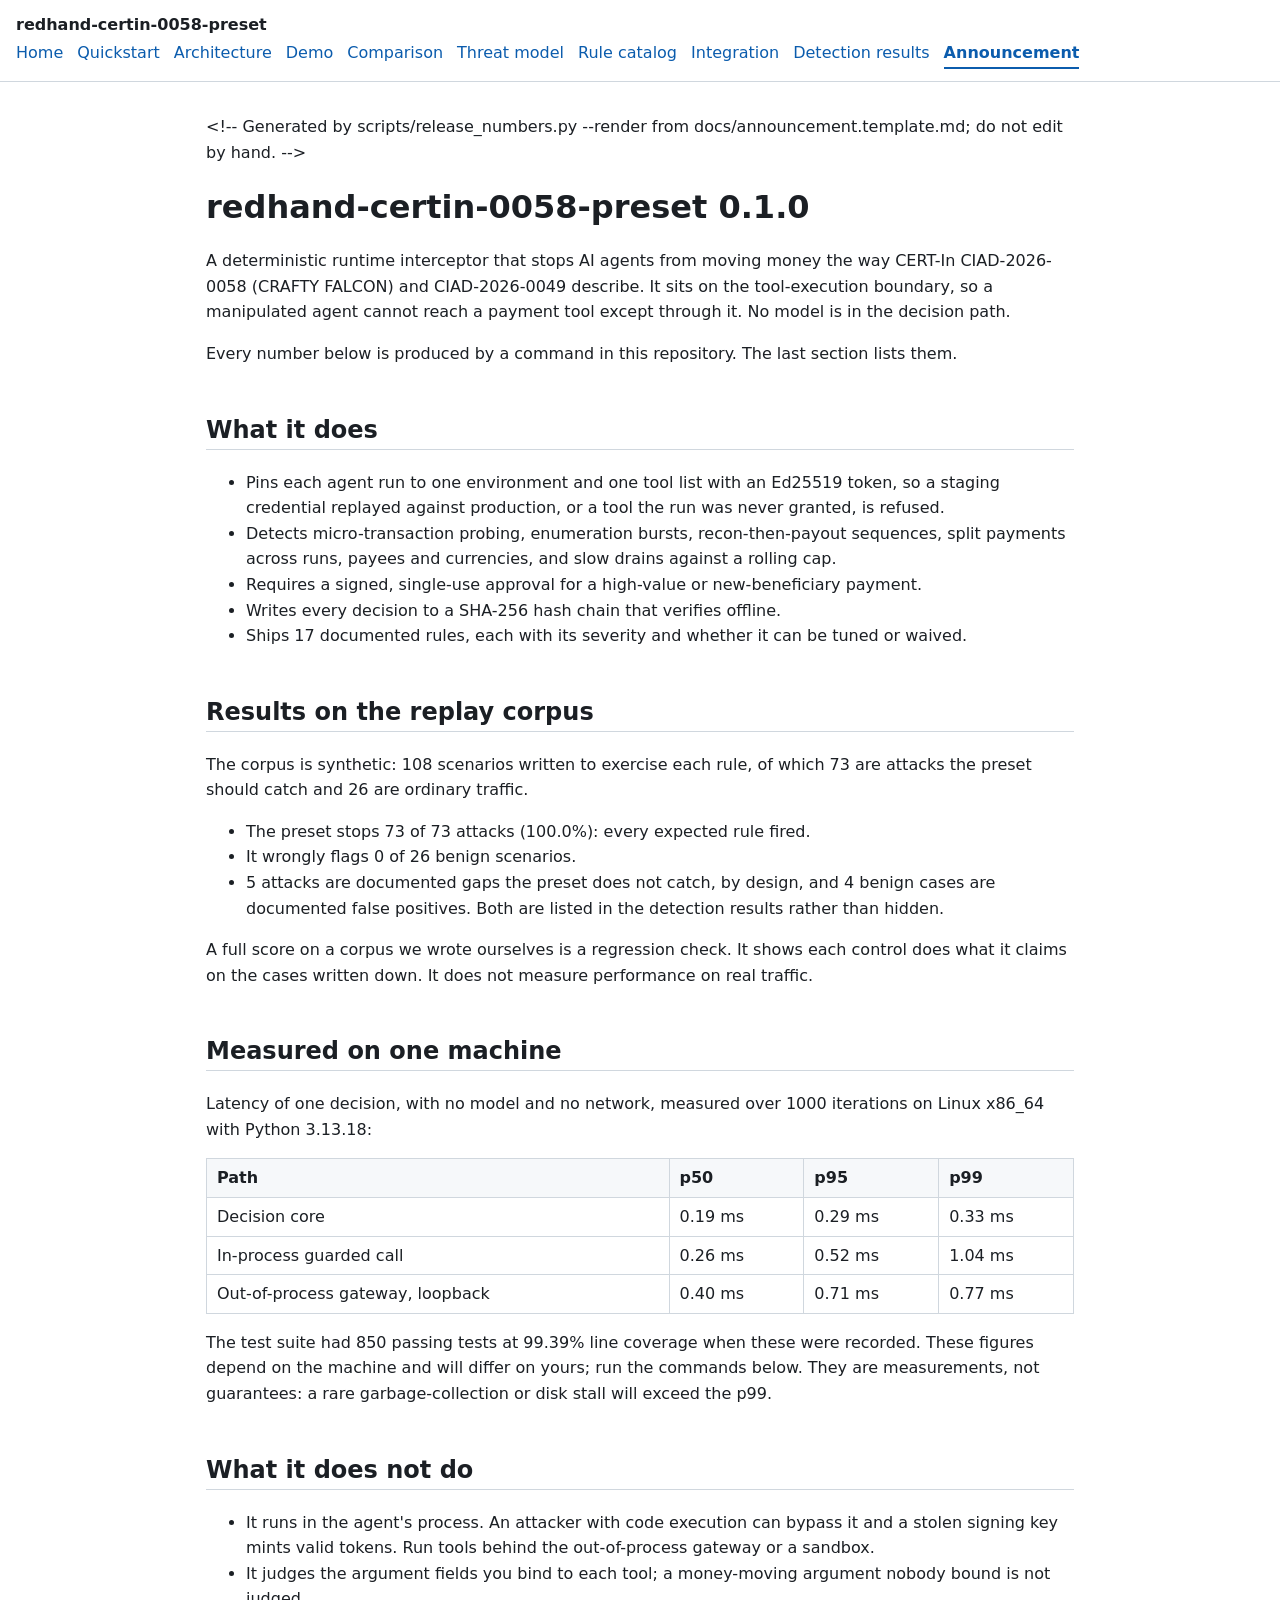
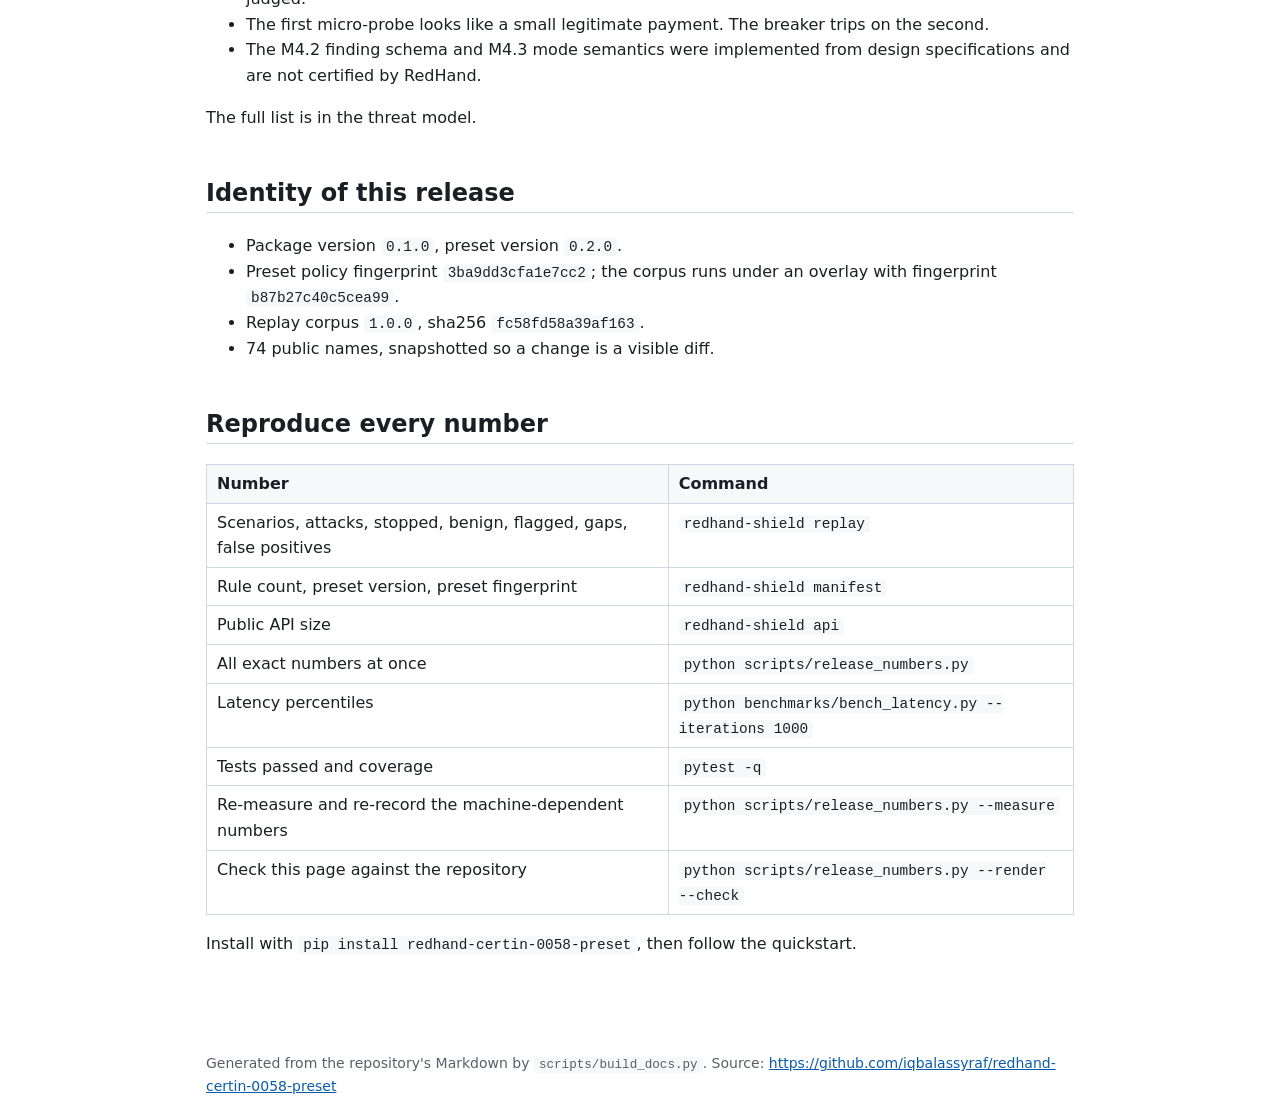
==== docs/site/announcement.html @ a98261c0 "Phase 5 E: reproducible release numbers and generated announcement scripts/release_numbers.py comput" ====
<!doctype html>
<html lang="en">
<head>
<meta charset="utf-8">
<meta name="viewport" content="width=device-width, initial-scale=1">
<title>Announcement · redhand-certin-0058-preset</title>
<link rel="stylesheet" href="style.css">
</head>
<body>
<header class="top"><span class="brand">redhand-certin-0058-preset</span><nav><a href="index.html">Home</a><a href="quickstart.html">Quickstart</a><a href="architecture.html">Architecture</a><a href="demo.html">Demo</a><a href="comparison.html">Comparison</a><a href="threat-model.html">Threat model</a><a href="rules.html">Rule catalog</a><a href="integration.html">Integration</a><a href="detection-results.html">Detection results</a><a href="announcement.html" aria-current="page">Announcement</a></nav></header>
<main>
<p>&lt;!-- Generated by scripts/release_numbers.py --render from docs/announcement.template.md; do not edit by hand. --&gt;</p>
<h1 id="redhand-certin-0058-preset-0-1-0">redhand-certin-0058-preset 0.1.0</h1>
<p>A deterministic runtime interceptor that stops AI agents from moving money the way CERT-In CIAD-2026-0058 (CRAFTY FALCON) and CIAD-2026-0049 describe. It sits on the tool-execution boundary, so a manipulated agent cannot reach a payment tool except through it. No model is in the decision path.</p>
<p>Every number below is produced by a command in this repository. The last section lists them.</p>
<h2 id="what-it-does">What it does</h2>
<ul><li>Pins each agent run to one environment and one tool list with an Ed25519 token, so a staging credential replayed against production, or a tool the run was never granted, is refused.</li><li>Detects micro-transaction probing, enumeration bursts, recon-then-payout sequences, split payments across runs, payees and currencies, and slow drains against a rolling cap.</li><li>Requires a signed, single-use approval for a high-value or new-beneficiary payment.</li><li>Writes every decision to a SHA-256 hash chain that verifies offline.</li><li>Ships 17 documented rules, each with its severity and whether it can be tuned or waived.</li></ul>
<h2 id="results-on-the-replay-corpus">Results on the replay corpus</h2>
<p>The corpus is synthetic: 108 scenarios written to exercise each rule, of which 73 are attacks the preset should catch and 26 are ordinary traffic.</p>
<ul><li>The preset stops 73 of 73 attacks (100.0%): every expected rule fired.</li><li>It wrongly flags 0 of 26 benign scenarios.</li><li>5 attacks are documented gaps the preset does not catch, by design, and 4 benign cases are documented false positives. Both are listed in the detection results rather than hidden.</li></ul>
<p>A full score on a corpus we wrote ourselves is a regression check. It shows each control does what it claims on the cases written down. It does not measure performance on real traffic.</p>
<h2 id="measured-on-one-machine">Measured on one machine</h2>
<p>Latency of one decision, with no model and no network, measured over 1000 iterations on Linux x86_64 with Python 3.13.18:</p>
<div class="tablewrap"><table><thead><tr><th>Path</th><th>p50</th><th>p95</th><th>p99</th></tr></thead><tbody><tr><td>Decision core</td><td>0.19 ms</td><td>0.29 ms</td><td>0.33 ms</td></tr><tr><td>In-process guarded call</td><td>0.26 ms</td><td>0.52 ms</td><td>1.04 ms</td></tr><tr><td>Out-of-process gateway, loopback</td><td>0.40 ms</td><td>0.71 ms</td><td>0.77 ms</td></tr></tbody></table></div>
<p>The test suite had 850 passing tests at 99.39% line coverage when these were recorded. These figures depend on the machine and will differ on yours; run the commands below. They are measurements, not guarantees: a rare garbage-collection or disk stall will exceed the p99.</p>
<h2 id="what-it-does-not-do">What it does not do</h2>
<ul><li>It runs in the agent's process. An attacker with code execution can bypass it and a stolen signing key mints valid tokens. Run tools behind the out-of-process gateway or a sandbox.</li><li>It judges the argument fields you bind to each tool; a money-moving argument nobody bound is not judged.</li><li>The first micro-probe looks like a small legitimate payment. The breaker trips on the second.</li><li>The M4.2 finding schema and M4.3 mode semantics were implemented from design specifications and are not certified by RedHand.</li></ul>
<p>The full list is in the threat model.</p>
<h2 id="identity-of-this-release">Identity of this release</h2>
<ul><li>Package version <code>0.1.0</code>, preset version <code>0.2.0</code>.</li><li>Preset policy fingerprint <code>3ba9dd3cfa1e7cc2</code>; the corpus runs under an overlay with fingerprint <code>b87b27c40c5cea99</code>.</li><li>Replay corpus <code>1.0.0</code>, sha256 <code>fc58fd58a39af163</code>.</li><li>74 public names, snapshotted so a change is a visible diff.</li></ul>
<h2 id="reproduce-every-number">Reproduce every number</h2>
<div class="tablewrap"><table><thead><tr><th>Number</th><th>Command</th></tr></thead><tbody><tr><td>Scenarios, attacks, stopped, benign, flagged, gaps, false positives</td><td><code>redhand-shield replay</code></td></tr><tr><td>Rule count, preset version, preset fingerprint</td><td><code>redhand-shield manifest</code></td></tr><tr><td>Public API size</td><td><code>redhand-shield api</code></td></tr><tr><td>All exact numbers at once</td><td><code>python scripts/release_numbers.py</code></td></tr><tr><td>Latency percentiles</td><td><code>python benchmarks/bench_latency.py --iterations 1000</code></td></tr><tr><td>Tests passed and coverage</td><td><code>pytest -q</code></td></tr><tr><td>Re-measure and re-record the machine-dependent numbers</td><td><code>python scripts/release_numbers.py --measure</code></td></tr><tr><td>Check this page against the repository</td><td><code>python scripts/release_numbers.py --render --check</code></td></tr></tbody></table></div>
<p>Install with <code>pip install redhand-certin-0058-preset</code>, then follow the quickstart.</p>
</main>
<footer>Generated from the repository's Markdown by <code>scripts/build_docs.py</code>. Source: <a href="https://github.com/iqbalassyraf/redhand-certin-0058-preset">https://github.com/iqbalassyraf/redhand-certin-0058-preset</a></footer>
</body>
</html>
---- docs/site/style.css ----
:root{--bg:#fff;--fg:#1b1f24;--muted:#57606a;--line:#d0d7de;--code:#f6f8fa;--link:#0b5cad;--accent:#0b5cad;--ok:#1a7f37;--bad:#cf222e}
@media (prefers-color-scheme:dark){:root{--bg:#0d1117;--fg:#e6edf3;--muted:#9198a1;--line:#30363d;--code:#161b22;--link:#58a6ff;--accent:#58a6ff;--ok:#3fb950;--bad:#f85149}}
*{box-sizing:border-box}
body{margin:0;background:var(--bg);color:var(--fg);font:16px/1.6 system-ui,-apple-system,"Segoe UI",sans-serif}
a{color:var(--link)}
header.top{border-bottom:1px solid var(--line);padding:12px 16px}
header.top .brand{font-weight:700;margin-right:16px}
nav a{margin-right:14px;text-decoration:none;white-space:nowrap;display:inline-block;padding:2px 0}
nav a[aria-current=page]{border-bottom:2px solid var(--accent);font-weight:600}
main{max-width:900px;margin:0 auto;padding:16px 16px 64px}
h1,h2,h3{line-height:1.25}
h2{margin-top:2em;border-bottom:1px solid var(--line);padding-bottom:4px}
code{background:var(--code);padding:1px 5px;border-radius:4px;font:0.9em ui-monospace,SFMono-Regular,Menlo,monospace;overflow-wrap:anywhere}
pre{background:var(--code);border:1px solid var(--line);border-radius:6px;padding:12px;overflow-x:auto}
pre code{background:none;padding:0;overflow-wrap:normal}
.tablewrap{overflow-x:auto;margin:1em 0}
table{border-collapse:collapse;min-width:100%}
th,td{border:1px solid var(--line);padding:6px 10px;text-align:left;vertical-align:top}
th{background:var(--code)}
blockquote{margin:1em 0;padding:0 1em;border-left:4px solid var(--line);color:var(--muted)}
.player{margin:1.5em 0;border:1px solid var(--line);border-radius:8px;overflow:hidden}
.player .term{background:#0d1117;color:#e6edf3;font:13px/1.2 ui-monospace,SFMono-Regular,Menlo,monospace;white-space:pre;height:30em;max-height:70vh;overflow:auto;padding:12px;margin:0}
.player .controls{display:flex;flex-wrap:wrap;gap:10px;align-items:center;padding:8px 12px;background:var(--code)}
.player .controls input[type=range]{flex:1;min-width:120px}
.player button,.player select{font:inherit;padding:2px 10px}
.player [data-clock]{color:var(--muted);font-variant-numeric:tabular-nums}
.figure{margin:1.5em 0;overflow-x:auto}
.figure svg{width:100%;height:auto;min-width:560px}
.figure .box{fill:var(--code);stroke:var(--line);stroke-width:1.5}
.figure .core{fill:none;stroke:var(--accent);stroke-width:2;stroke-dasharray:6 4}
.figure .ok{fill:var(--code);stroke:var(--ok);stroke-width:2}
.figure .bad{fill:var(--code);stroke:var(--bad);stroke-width:2}
.figure .ln{stroke:var(--muted);stroke-width:2;fill:none}
.figure .ah{fill:var(--muted)}
.figure .t{fill:var(--fg);font:600 14px system-ui,sans-serif}
.figure .s{fill:var(--muted);font:12px system-ui,sans-serif}
footer{max-width:900px;margin:0 auto;padding:16px;color:var(--muted);font-size:14px}
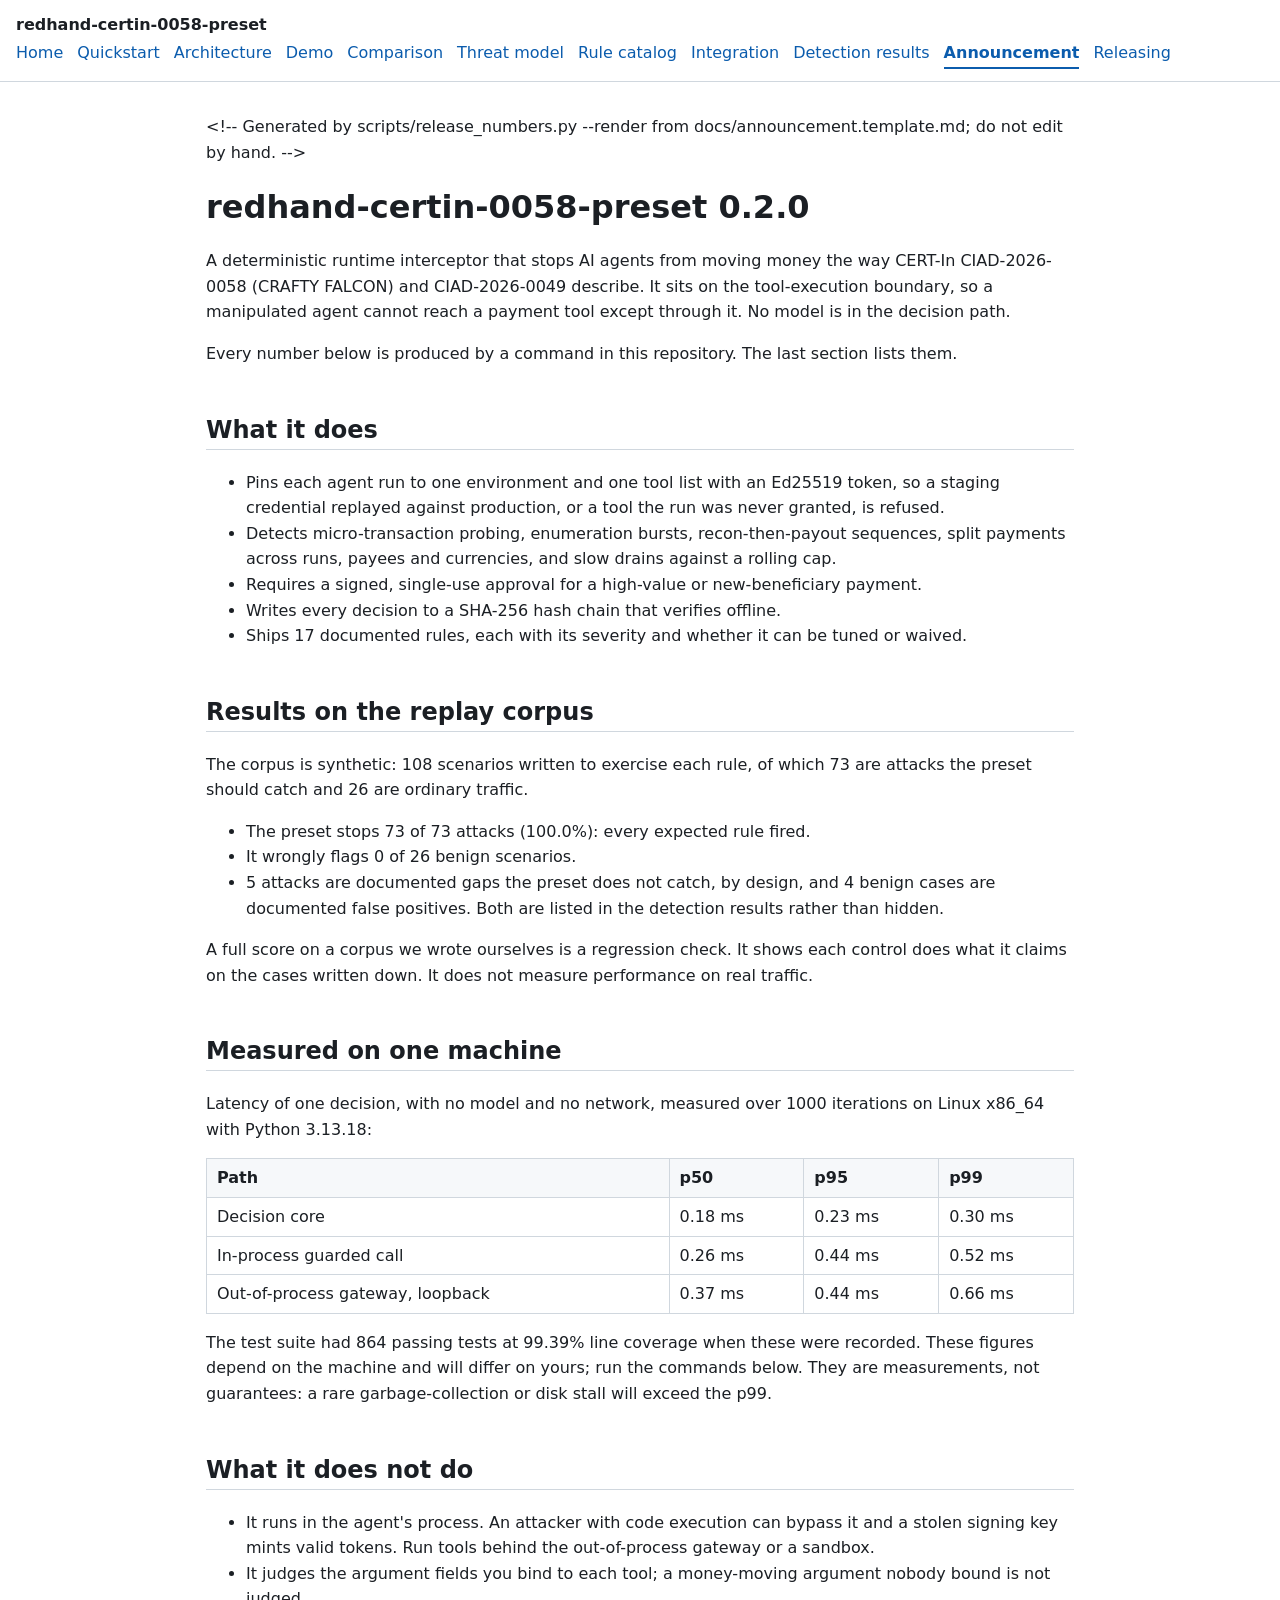
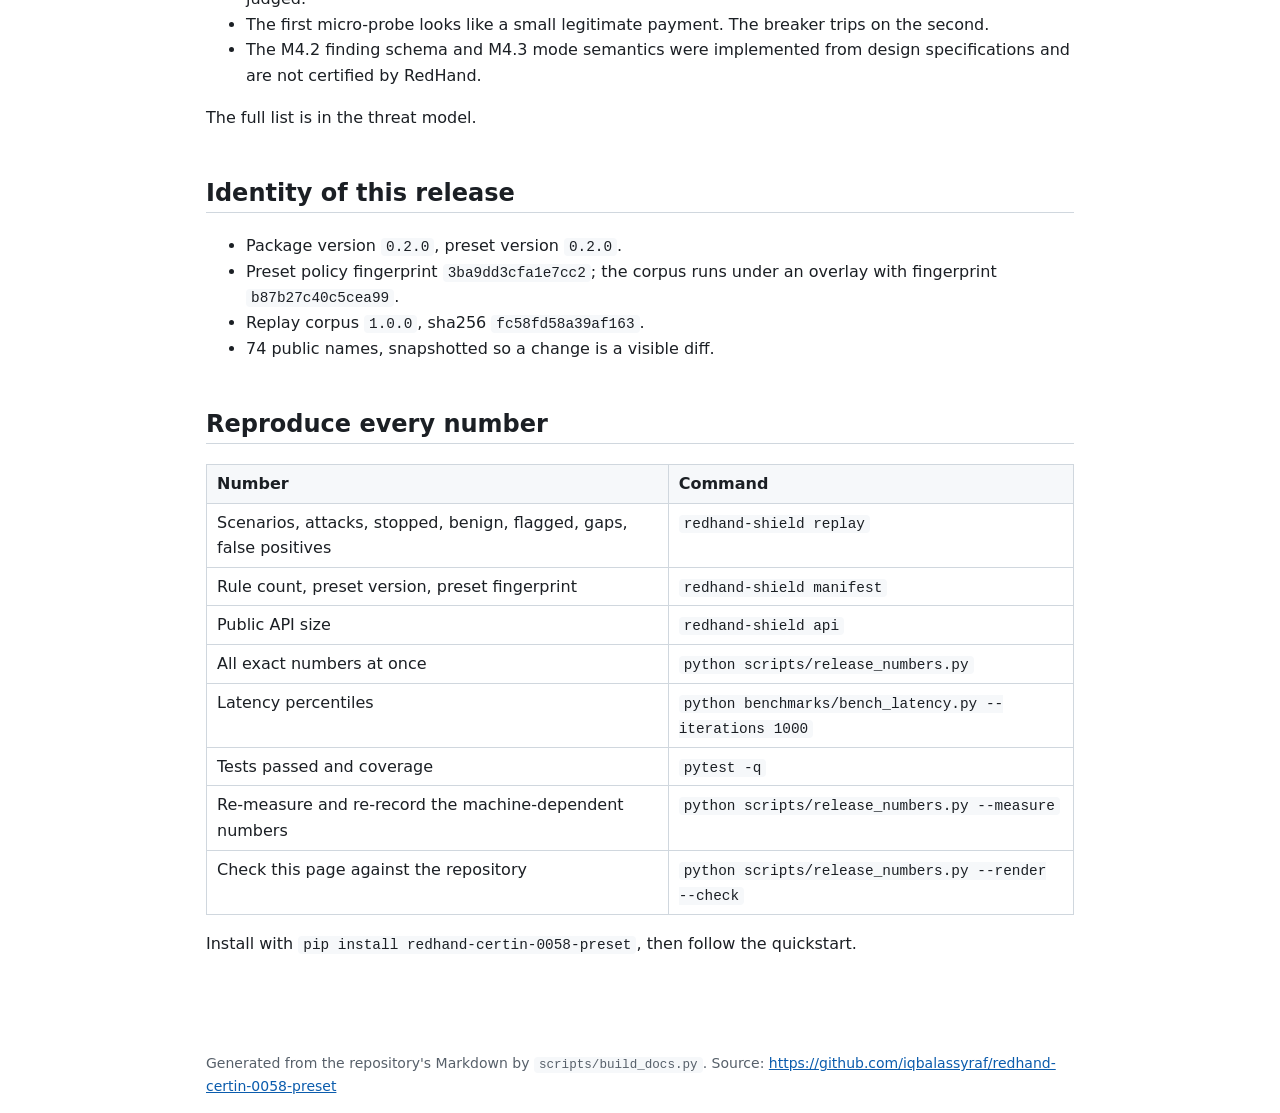
==== commit abd31d32: "Phase 5 F: prepare v0.2.0 (no tag) Version 0.2.0 across pyproject, __version__, gateway, uv.lock, SE" ====
--- a/docs/site/announcement.html
+++ b/docs/site/announcement.html
@@ -7,10 +7,10 @@
 <link rel="stylesheet" href="style.css">
 </head>
 <body>
-<header class="top"><span class="brand">redhand-certin-0058-preset</span><nav><a href="index.html">Home</a><a href="quickstart.html">Quickstart</a><a href="architecture.html">Architecture</a><a href="demo.html">Demo</a><a href="comparison.html">Comparison</a><a href="threat-model.html">Threat model</a><a href="rules.html">Rule catalog</a><a href="integration.html">Integration</a><a href="detection-results.html">Detection results</a><a href="announcement.html" aria-current="page">Announcement</a></nav></header>
+<header class="top"><span class="brand">redhand-certin-0058-preset</span><nav><a href="index.html">Home</a><a href="quickstart.html">Quickstart</a><a href="architecture.html">Architecture</a><a href="demo.html">Demo</a><a href="comparison.html">Comparison</a><a href="threat-model.html">Threat model</a><a href="rules.html">Rule catalog</a><a href="integration.html">Integration</a><a href="detection-results.html">Detection results</a><a href="announcement.html" aria-current="page">Announcement</a><a href="releasing.html">Releasing</a></nav></header>
 <main>
 <p>&lt;!-- Generated by scripts/release_numbers.py --render from docs/announcement.template.md; do not edit by hand. --&gt;</p>
-<h1 id="redhand-certin-0058-preset-0-1-0">redhand-certin-0058-preset 0.1.0</h1>
+<h1 id="redhand-certin-0058-preset-0-2-0">redhand-certin-0058-preset 0.2.0</h1>
 <p>A deterministic runtime interceptor that stops AI agents from moving money the way CERT-In CIAD-2026-0058 (CRAFTY FALCON) and CIAD-2026-0049 describe. It sits on the tool-execution boundary, so a manipulated agent cannot reach a payment tool except through it. No model is in the decision path.</p>
 <p>Every number below is produced by a command in this repository. The last section lists them.</p>
 <h2 id="what-it-does">What it does</h2>
@@ -21,13 +21,13 @@
 <p>A full score on a corpus we wrote ourselves is a regression check. It shows each control does what it claims on the cases written down. It does not measure performance on real traffic.</p>
 <h2 id="measured-on-one-machine">Measured on one machine</h2>
 <p>Latency of one decision, with no model and no network, measured over 1000 iterations on Linux x86_64 with Python 3.13.18:</p>
-<div class="tablewrap"><table><thead><tr><th>Path</th><th>p50</th><th>p95</th><th>p99</th></tr></thead><tbody><tr><td>Decision core</td><td>0.19 ms</td><td>0.29 ms</td><td>0.33 ms</td></tr><tr><td>In-process guarded call</td><td>0.26 ms</td><td>0.52 ms</td><td>1.04 ms</td></tr><tr><td>Out-of-process gateway, loopback</td><td>0.40 ms</td><td>0.71 ms</td><td>0.77 ms</td></tr></tbody></table></div>
-<p>The test suite had 850 passing tests at 99.39% line coverage when these were recorded. These figures depend on the machine and will differ on yours; run the commands below. They are measurements, not guarantees: a rare garbage-collection or disk stall will exceed the p99.</p>
+<div class="tablewrap"><table><thead><tr><th>Path</th><th>p50</th><th>p95</th><th>p99</th></tr></thead><tbody><tr><td>Decision core</td><td>0.18 ms</td><td>0.23 ms</td><td>0.30 ms</td></tr><tr><td>In-process guarded call</td><td>0.26 ms</td><td>0.44 ms</td><td>0.52 ms</td></tr><tr><td>Out-of-process gateway, loopback</td><td>0.37 ms</td><td>0.44 ms</td><td>0.66 ms</td></tr></tbody></table></div>
+<p>The test suite had 864 passing tests at 99.39% line coverage when these were recorded. These figures depend on the machine and will differ on yours; run the commands below. They are measurements, not guarantees: a rare garbage-collection or disk stall will exceed the p99.</p>
 <h2 id="what-it-does-not-do">What it does not do</h2>
 <ul><li>It runs in the agent's process. An attacker with code execution can bypass it and a stolen signing key mints valid tokens. Run tools behind the out-of-process gateway or a sandbox.</li><li>It judges the argument fields you bind to each tool; a money-moving argument nobody bound is not judged.</li><li>The first micro-probe looks like a small legitimate payment. The breaker trips on the second.</li><li>The M4.2 finding schema and M4.3 mode semantics were implemented from design specifications and are not certified by RedHand.</li></ul>
 <p>The full list is in the threat model.</p>
 <h2 id="identity-of-this-release">Identity of this release</h2>
-<ul><li>Package version <code>0.1.0</code>, preset version <code>0.2.0</code>.</li><li>Preset policy fingerprint <code>3ba9dd3cfa1e7cc2</code>; the corpus runs under an overlay with fingerprint <code>b87b27c40c5cea99</code>.</li><li>Replay corpus <code>1.0.0</code>, sha256 <code>fc58fd58a39af163</code>.</li><li>74 public names, snapshotted so a change is a visible diff.</li></ul>
+<ul><li>Package version <code>0.2.0</code>, preset version <code>0.2.0</code>.</li><li>Preset policy fingerprint <code>3ba9dd3cfa1e7cc2</code>; the corpus runs under an overlay with fingerprint <code>b87b27c40c5cea99</code>.</li><li>Replay corpus <code>1.0.0</code>, sha256 <code>fc58fd58a39af163</code>.</li><li>74 public names, snapshotted so a change is a visible diff.</li></ul>
 <h2 id="reproduce-every-number">Reproduce every number</h2>
 <div class="tablewrap"><table><thead><tr><th>Number</th><th>Command</th></tr></thead><tbody><tr><td>Scenarios, attacks, stopped, benign, flagged, gaps, false positives</td><td><code>redhand-shield replay</code></td></tr><tr><td>Rule count, preset version, preset fingerprint</td><td><code>redhand-shield manifest</code></td></tr><tr><td>Public API size</td><td><code>redhand-shield api</code></td></tr><tr><td>All exact numbers at once</td><td><code>python scripts/release_numbers.py</code></td></tr><tr><td>Latency percentiles</td><td><code>python benchmarks/bench_latency.py --iterations 1000</code></td></tr><tr><td>Tests passed and coverage</td><td><code>pytest -q</code></td></tr><tr><td>Re-measure and re-record the machine-dependent numbers</td><td><code>python scripts/release_numbers.py --measure</code></td></tr><tr><td>Check this page against the repository</td><td><code>python scripts/release_numbers.py --render --check</code></td></tr></tbody></table></div>
 <p>Install with <code>pip install redhand-certin-0058-preset</code>, then follow the quickstart.</p>
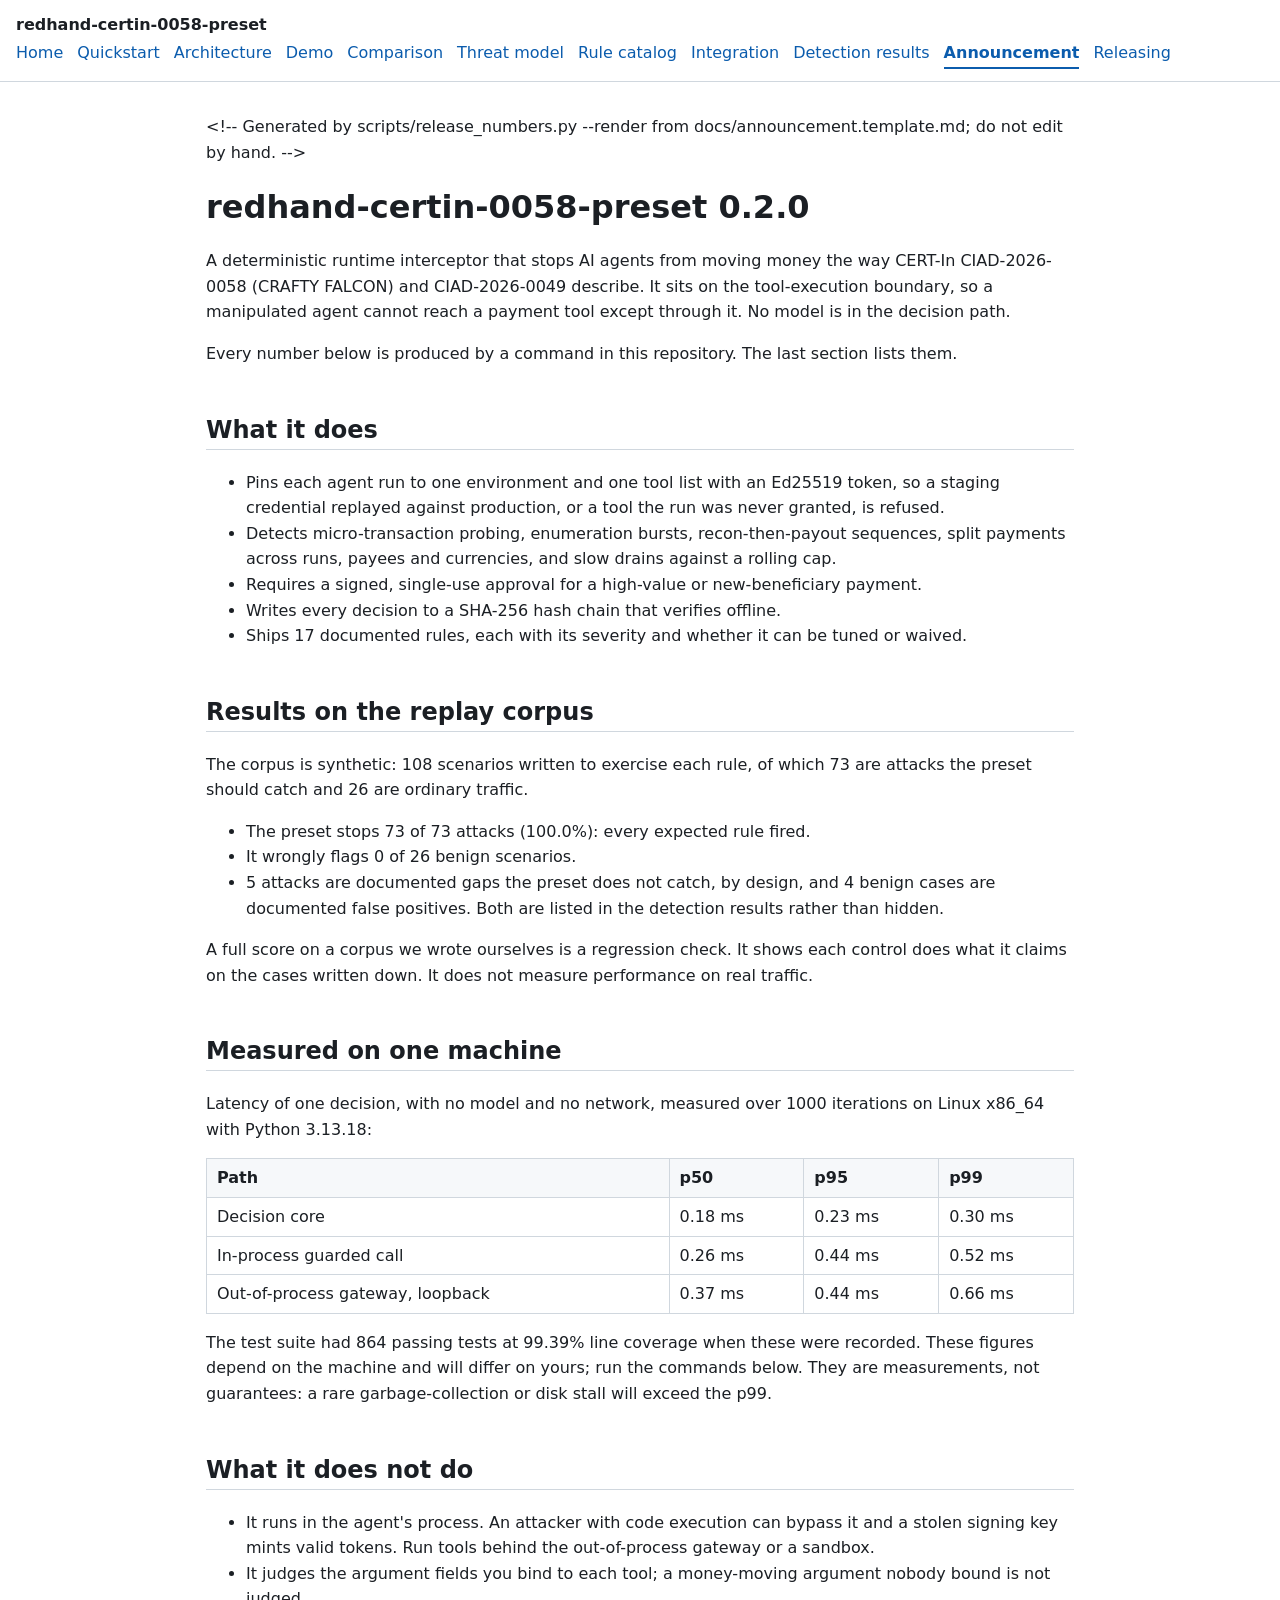
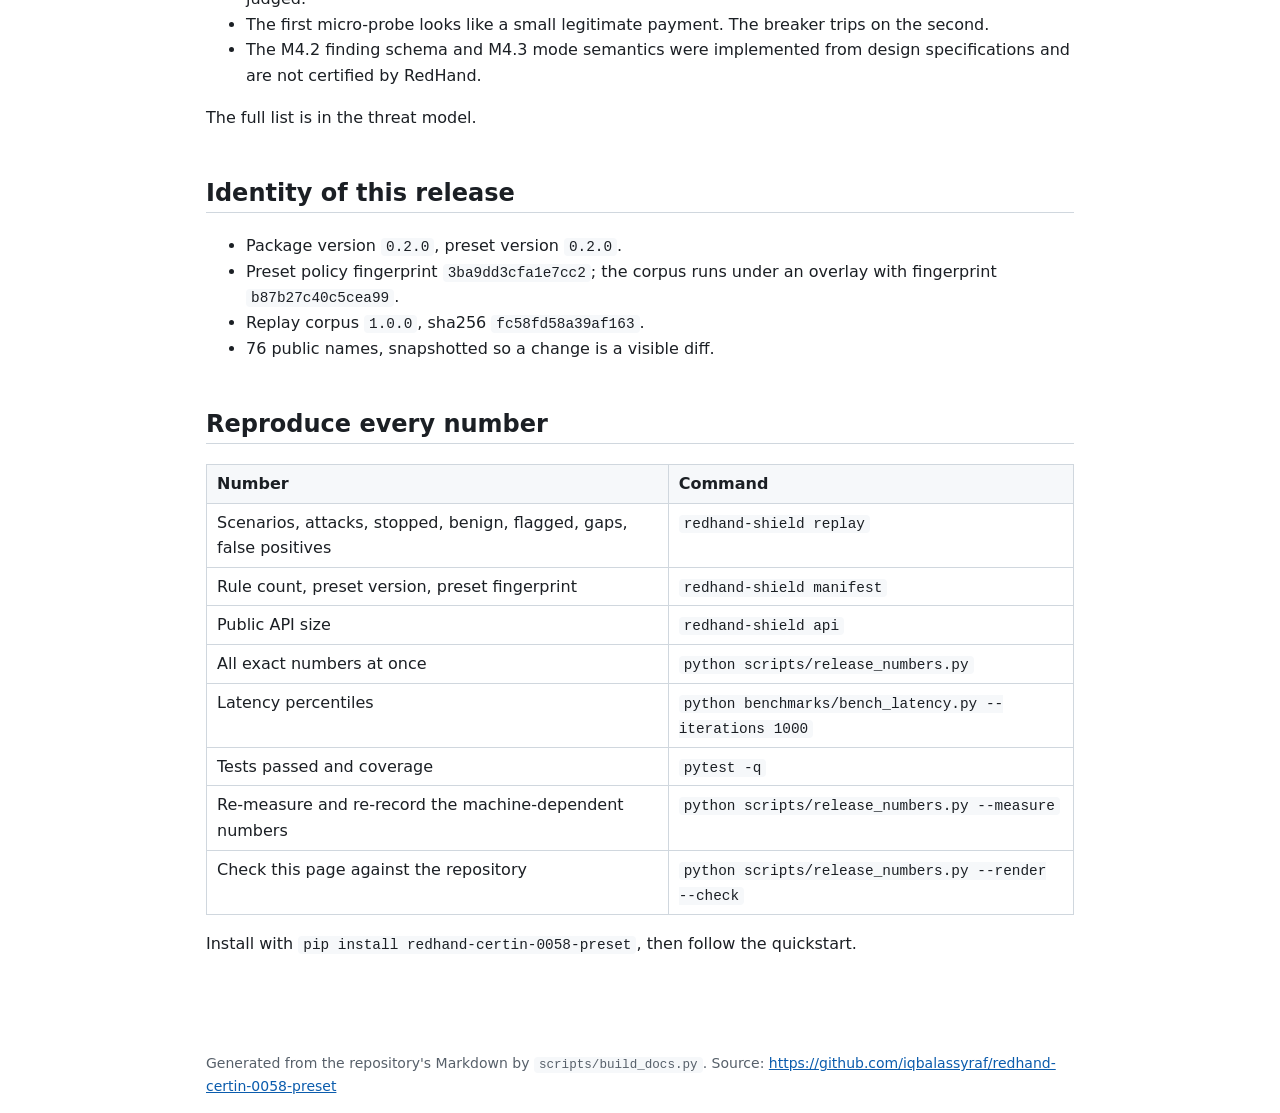
==== commit 48ccfacc: "Phase 6 S0: host-embedding API for the RedHand gateway Shield.evaluate_verified(ctx, claims) judges " ====
--- a/docs/site/announcement.html
+++ b/docs/site/announcement.html
@@ -27,7 +27,7 @@
 <ul><li>It runs in the agent's process. An attacker with code execution can bypass it and a stolen signing key mints valid tokens. Run tools behind the out-of-process gateway or a sandbox.</li><li>It judges the argument fields you bind to each tool; a money-moving argument nobody bound is not judged.</li><li>The first micro-probe looks like a small legitimate payment. The breaker trips on the second.</li><li>The M4.2 finding schema and M4.3 mode semantics were implemented from design specifications and are not certified by RedHand.</li></ul>
 <p>The full list is in the threat model.</p>
 <h2 id="identity-of-this-release">Identity of this release</h2>
-<ul><li>Package version <code>0.2.0</code>, preset version <code>0.2.0</code>.</li><li>Preset policy fingerprint <code>3ba9dd3cfa1e7cc2</code>; the corpus runs under an overlay with fingerprint <code>b87b27c40c5cea99</code>.</li><li>Replay corpus <code>1.0.0</code>, sha256 <code>fc58fd58a39af163</code>.</li><li>74 public names, snapshotted so a change is a visible diff.</li></ul>
+<ul><li>Package version <code>0.2.0</code>, preset version <code>0.2.0</code>.</li><li>Preset policy fingerprint <code>3ba9dd3cfa1e7cc2</code>; the corpus runs under an overlay with fingerprint <code>b87b27c40c5cea99</code>.</li><li>Replay corpus <code>1.0.0</code>, sha256 <code>fc58fd58a39af163</code>.</li><li>76 public names, snapshotted so a change is a visible diff.</li></ul>
 <h2 id="reproduce-every-number">Reproduce every number</h2>
 <div class="tablewrap"><table><thead><tr><th>Number</th><th>Command</th></tr></thead><tbody><tr><td>Scenarios, attacks, stopped, benign, flagged, gaps, false positives</td><td><code>redhand-shield replay</code></td></tr><tr><td>Rule count, preset version, preset fingerprint</td><td><code>redhand-shield manifest</code></td></tr><tr><td>Public API size</td><td><code>redhand-shield api</code></td></tr><tr><td>All exact numbers at once</td><td><code>python scripts/release_numbers.py</code></td></tr><tr><td>Latency percentiles</td><td><code>python benchmarks/bench_latency.py --iterations 1000</code></td></tr><tr><td>Tests passed and coverage</td><td><code>pytest -q</code></td></tr><tr><td>Re-measure and re-record the machine-dependent numbers</td><td><code>python scripts/release_numbers.py --measure</code></td></tr><tr><td>Check this page against the repository</td><td><code>python scripts/release_numbers.py --render --check</code></td></tr></tbody></table></div>
 <p>Install with <code>pip install redhand-certin-0058-preset</code>, then follow the quickstart.</p>
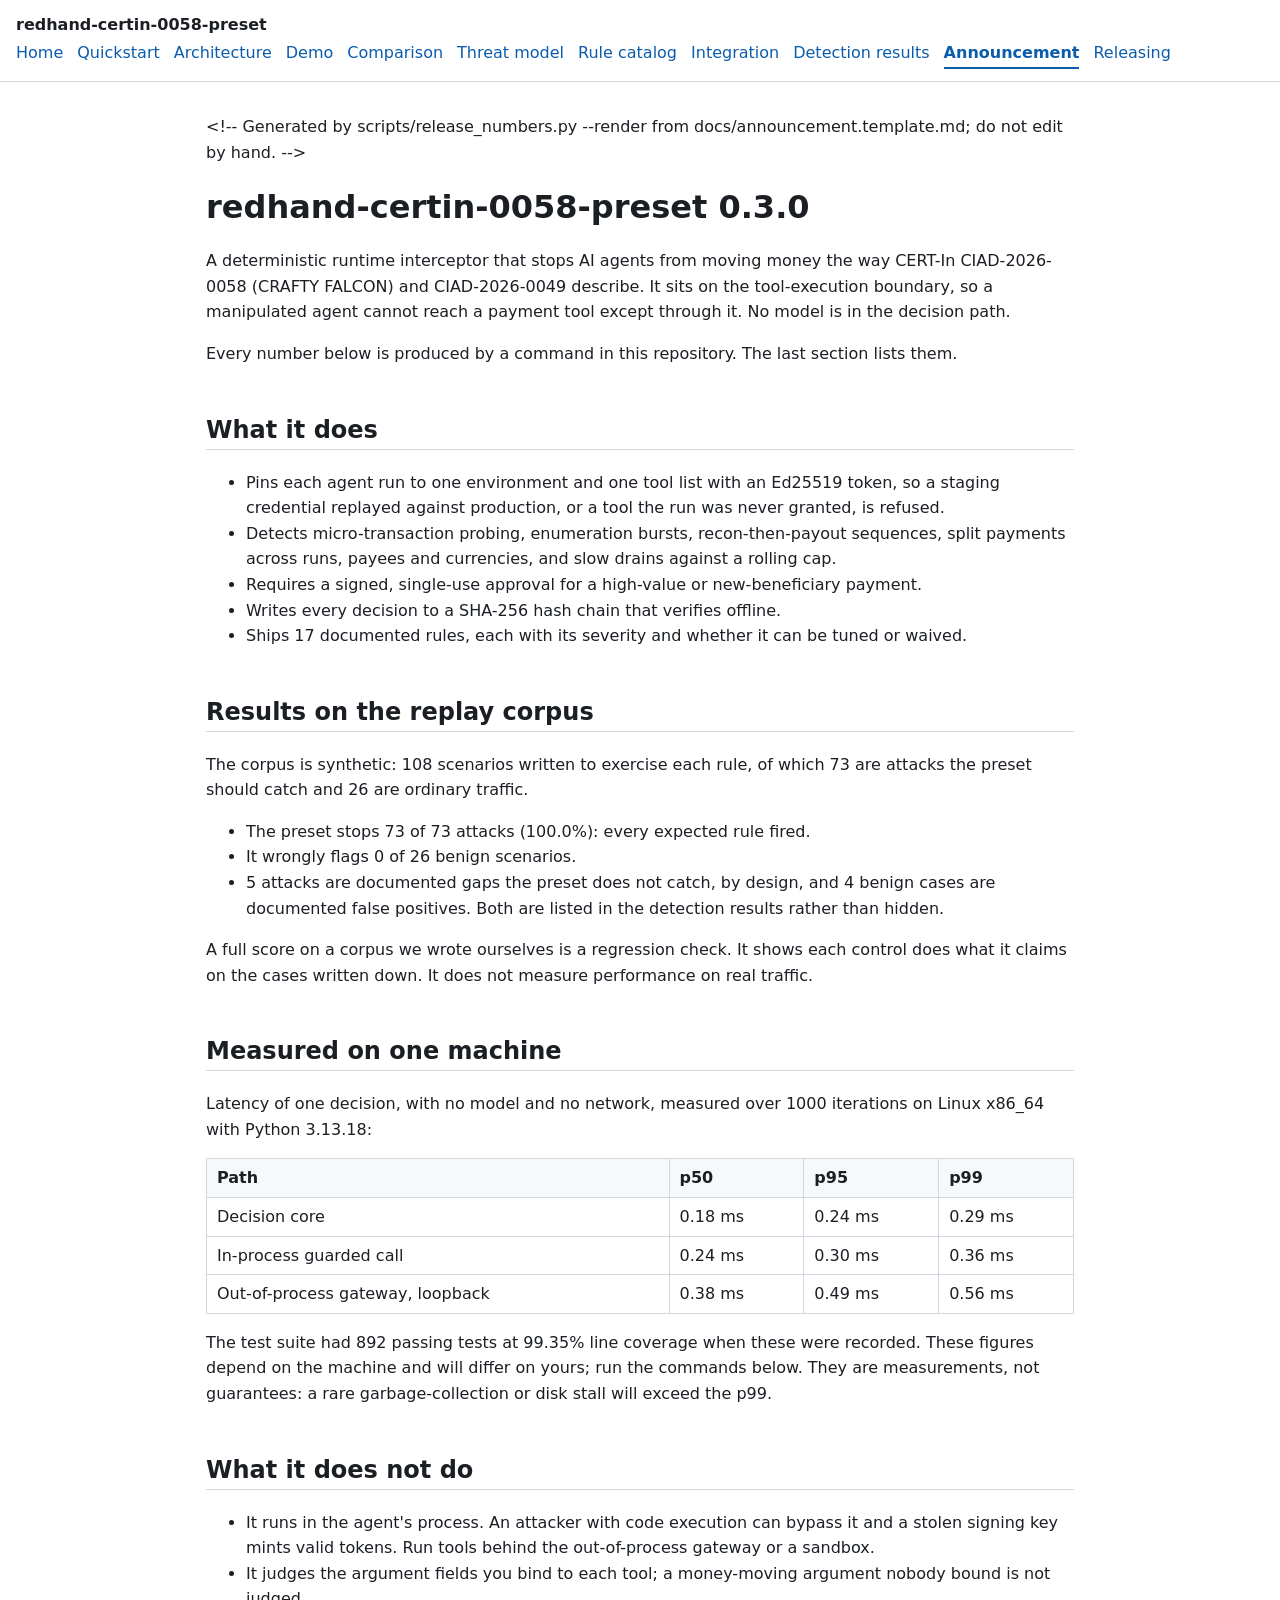
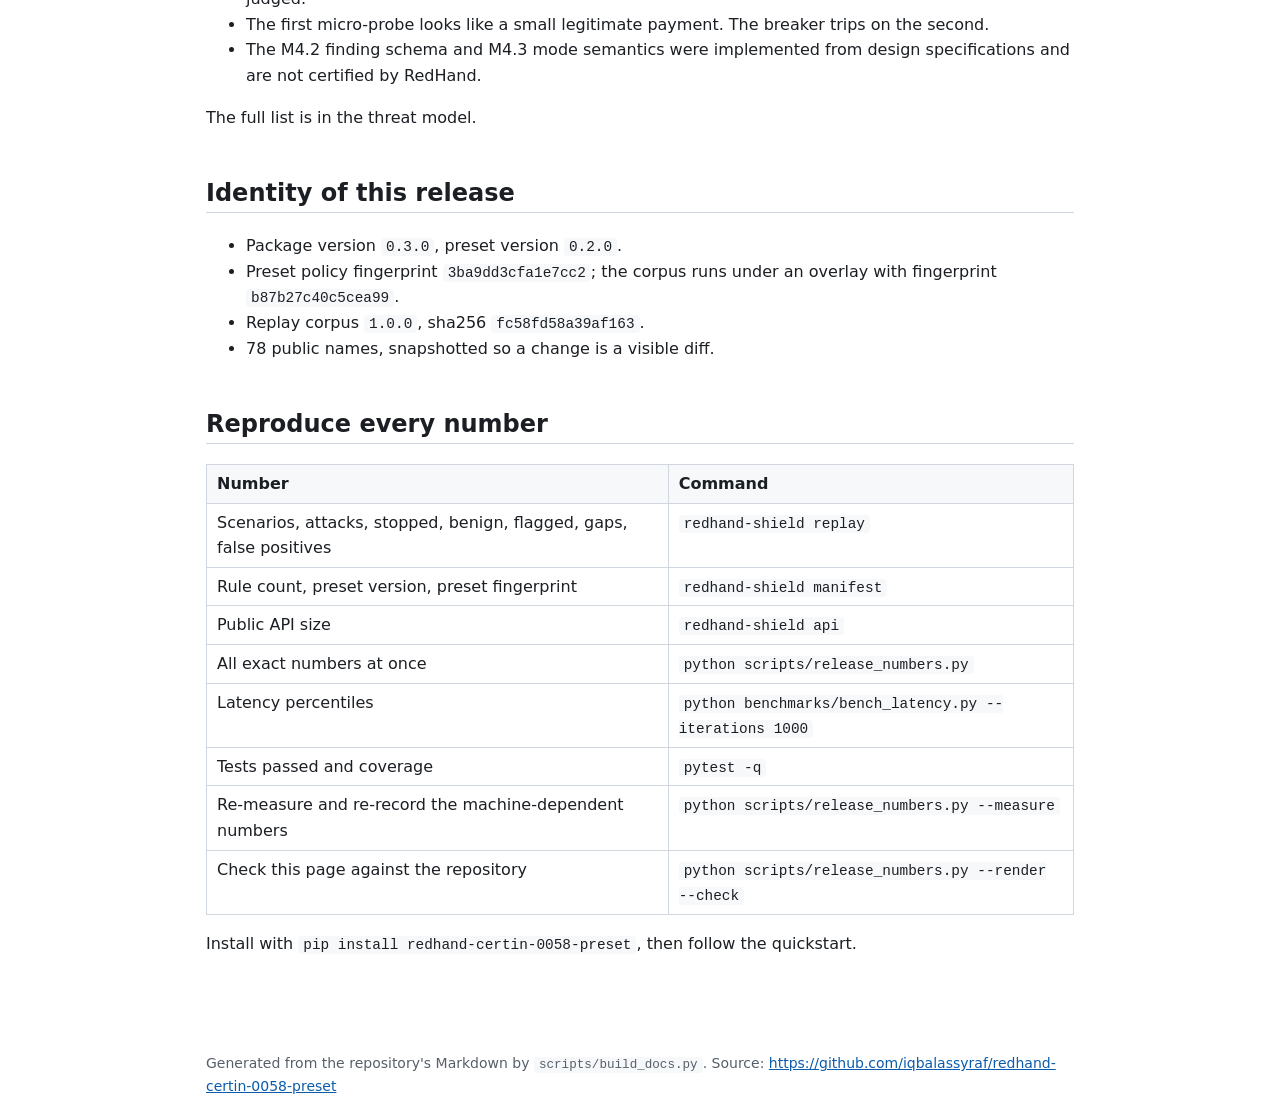
==== commit 38f347b2: "Prepare v0.3.0: mapping policy loader and NullAuditLog for hosts load_policy_from_mapping builds a p" ====
--- a/docs/site/announcement.html
+++ b/docs/site/announcement.html
@@ -10,7 +10,7 @@
 <header class="top"><span class="brand">redhand-certin-0058-preset</span><nav><a href="index.html">Home</a><a href="quickstart.html">Quickstart</a><a href="architecture.html">Architecture</a><a href="demo.html">Demo</a><a href="comparison.html">Comparison</a><a href="threat-model.html">Threat model</a><a href="rules.html">Rule catalog</a><a href="integration.html">Integration</a><a href="detection-results.html">Detection results</a><a href="announcement.html" aria-current="page">Announcement</a><a href="releasing.html">Releasing</a></nav></header>
 <main>
 <p>&lt;!-- Generated by scripts/release_numbers.py --render from docs/announcement.template.md; do not edit by hand. --&gt;</p>
-<h1 id="redhand-certin-0058-preset-0-2-0">redhand-certin-0058-preset 0.2.0</h1>
+<h1 id="redhand-certin-0058-preset-0-3-0">redhand-certin-0058-preset 0.3.0</h1>
 <p>A deterministic runtime interceptor that stops AI agents from moving money the way CERT-In CIAD-2026-0058 (CRAFTY FALCON) and CIAD-2026-0049 describe. It sits on the tool-execution boundary, so a manipulated agent cannot reach a payment tool except through it. No model is in the decision path.</p>
 <p>Every number below is produced by a command in this repository. The last section lists them.</p>
 <h2 id="what-it-does">What it does</h2>
@@ -21,13 +21,13 @@
 <p>A full score on a corpus we wrote ourselves is a regression check. It shows each control does what it claims on the cases written down. It does not measure performance on real traffic.</p>
 <h2 id="measured-on-one-machine">Measured on one machine</h2>
 <p>Latency of one decision, with no model and no network, measured over 1000 iterations on Linux x86_64 with Python 3.13.18:</p>
-<div class="tablewrap"><table><thead><tr><th>Path</th><th>p50</th><th>p95</th><th>p99</th></tr></thead><tbody><tr><td>Decision core</td><td>0.18 ms</td><td>0.23 ms</td><td>0.30 ms</td></tr><tr><td>In-process guarded call</td><td>0.26 ms</td><td>0.44 ms</td><td>0.52 ms</td></tr><tr><td>Out-of-process gateway, loopback</td><td>0.37 ms</td><td>0.44 ms</td><td>0.66 ms</td></tr></tbody></table></div>
-<p>The test suite had 864 passing tests at 99.39% line coverage when these were recorded. These figures depend on the machine and will differ on yours; run the commands below. They are measurements, not guarantees: a rare garbage-collection or disk stall will exceed the p99.</p>
+<div class="tablewrap"><table><thead><tr><th>Path</th><th>p50</th><th>p95</th><th>p99</th></tr></thead><tbody><tr><td>Decision core</td><td>0.18 ms</td><td>0.24 ms</td><td>0.29 ms</td></tr><tr><td>In-process guarded call</td><td>0.24 ms</td><td>0.30 ms</td><td>0.36 ms</td></tr><tr><td>Out-of-process gateway, loopback</td><td>0.38 ms</td><td>0.49 ms</td><td>0.56 ms</td></tr></tbody></table></div>
+<p>The test suite had 892 passing tests at 99.35% line coverage when these were recorded. These figures depend on the machine and will differ on yours; run the commands below. They are measurements, not guarantees: a rare garbage-collection or disk stall will exceed the p99.</p>
 <h2 id="what-it-does-not-do">What it does not do</h2>
 <ul><li>It runs in the agent's process. An attacker with code execution can bypass it and a stolen signing key mints valid tokens. Run tools behind the out-of-process gateway or a sandbox.</li><li>It judges the argument fields you bind to each tool; a money-moving argument nobody bound is not judged.</li><li>The first micro-probe looks like a small legitimate payment. The breaker trips on the second.</li><li>The M4.2 finding schema and M4.3 mode semantics were implemented from design specifications and are not certified by RedHand.</li></ul>
 <p>The full list is in the threat model.</p>
 <h2 id="identity-of-this-release">Identity of this release</h2>
-<ul><li>Package version <code>0.2.0</code>, preset version <code>0.2.0</code>.</li><li>Preset policy fingerprint <code>3ba9dd3cfa1e7cc2</code>; the corpus runs under an overlay with fingerprint <code>b87b27c40c5cea99</code>.</li><li>Replay corpus <code>1.0.0</code>, sha256 <code>fc58fd58a39af163</code>.</li><li>76 public names, snapshotted so a change is a visible diff.</li></ul>
+<ul><li>Package version <code>0.3.0</code>, preset version <code>0.2.0</code>.</li><li>Preset policy fingerprint <code>3ba9dd3cfa1e7cc2</code>; the corpus runs under an overlay with fingerprint <code>b87b27c40c5cea99</code>.</li><li>Replay corpus <code>1.0.0</code>, sha256 <code>fc58fd58a39af163</code>.</li><li>78 public names, snapshotted so a change is a visible diff.</li></ul>
 <h2 id="reproduce-every-number">Reproduce every number</h2>
 <div class="tablewrap"><table><thead><tr><th>Number</th><th>Command</th></tr></thead><tbody><tr><td>Scenarios, attacks, stopped, benign, flagged, gaps, false positives</td><td><code>redhand-shield replay</code></td></tr><tr><td>Rule count, preset version, preset fingerprint</td><td><code>redhand-shield manifest</code></td></tr><tr><td>Public API size</td><td><code>redhand-shield api</code></td></tr><tr><td>All exact numbers at once</td><td><code>python scripts/release_numbers.py</code></td></tr><tr><td>Latency percentiles</td><td><code>python benchmarks/bench_latency.py --iterations 1000</code></td></tr><tr><td>Tests passed and coverage</td><td><code>pytest -q</code></td></tr><tr><td>Re-measure and re-record the machine-dependent numbers</td><td><code>python scripts/release_numbers.py --measure</code></td></tr><tr><td>Check this page against the repository</td><td><code>python scripts/release_numbers.py --render --check</code></td></tr></tbody></table></div>
 <p>Install with <code>pip install redhand-certin-0058-preset</code>, then follow the quickstart.</p>
